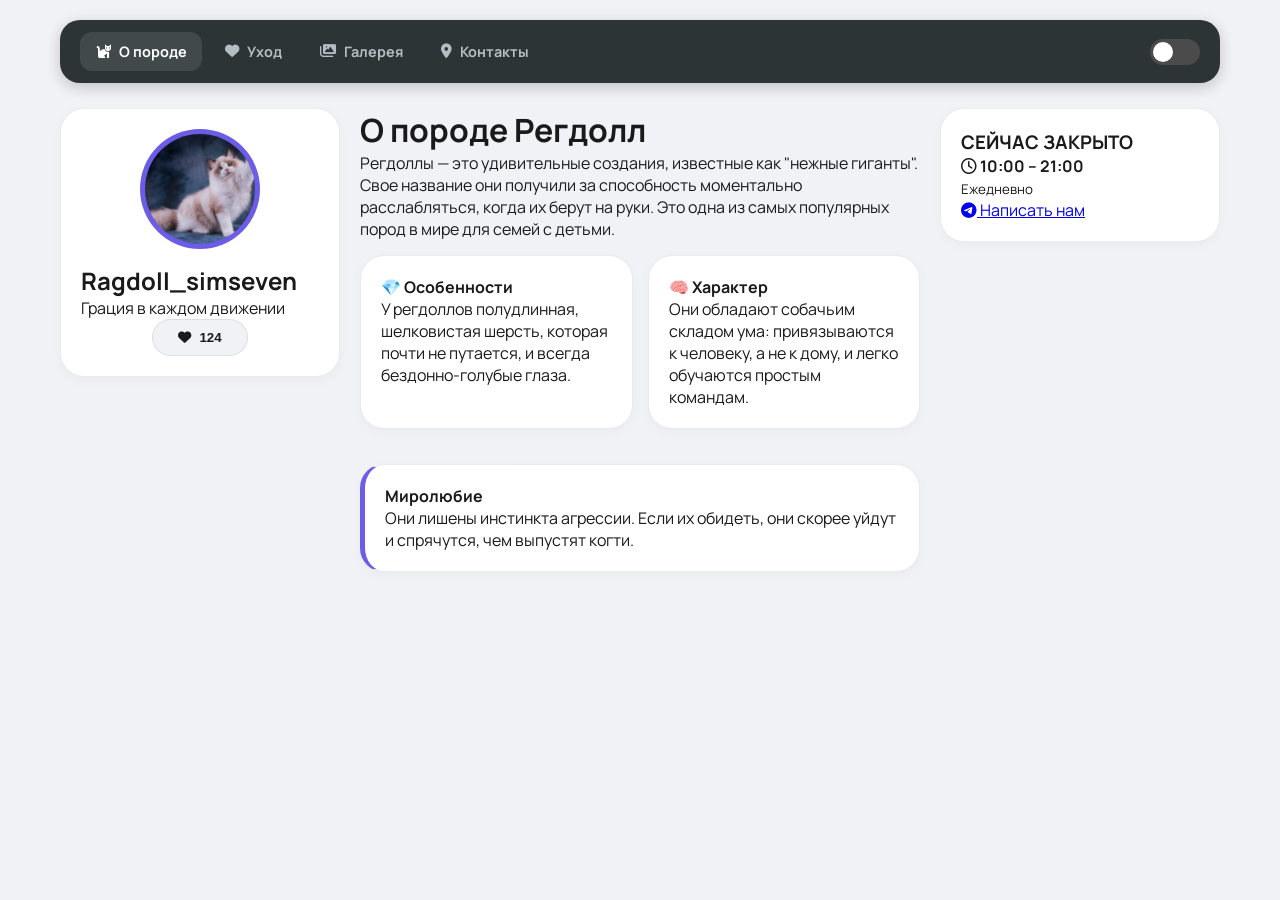
==== index.html @ 1e1b6e86 "Add files via upload" ====
<!DOCTYPE html>
<html lang="ru">
<head>
    <meta charset="UTF-8">
    <meta name="viewport" content="width=device-width, initial-scale=1.0, maximum-scale=1.0, user-scalable=no">
    <title>Ragdoll Universe | Premium</title>
    <link href="https://fonts.googleapis.com/css2?family=Manrope:wght@400;600;800&display=swap" rel="stylesheet">
    <link rel="stylesheet" href="https://cdnjs.cloudflare.com/ajax/libs/font-awesome/6.0.0/css/all.min.css">
    <link rel="stylesheet" href="style.css">
    <script src="script.js" defer></script>
</head>
<body>
    <div class="app-container">
        <nav class="top-nav">
            <div class="nav-content">
                <div class="nav-links">
                    <a href="#" class="nav-item active" id="nav-about"><i class="fas fa-cat"></i><span>О породе</span></a>
                    <a href="#" class="nav-item" id="nav-care"><i class="fas fa-heart"></i><span>Уход</span></a>
                    <a href="#" class="nav-item" id="nav-gallery"><i class="fas fa-images"></i><span>Галерея</span></a>
                    <a href="#" class="nav-item" id="nav-contacts"><i class="fas fa-map-marker-alt"></i><span>Контакты</span></a>
                </div>
                <div class="theme-toggle" id="theme-btn">
                    <div class="toggle-track"><div class="toggle-thumb"></div></div>
                </div>
            </div>
        </nav>

        <div class="bento-grid">
            <aside class="col-side">
    <div class="card profile-card">
        <div class="avatar-container">
            <img src="img/cat7.jpg" alt="Ragdoll Profile" class="avatar-img">
        </div>
        <h2>Ragdoll_simseven</h2>
        <p class="tagline">Грация в каждом движении</p>
        <div class="like-wrapper">
            <button class="like-btn" id="like-trigger">
                <i class="fas fa-heart"></i> <span id="like-count">124</span>
            </button>
        </div>
    </div>
    </aside>

            <main class="col-main" id="dynamic-content"></main>

            <aside class="col-side">
                <div class="card status-card">
                    <div class="status-header">
                        <span id="status-led" class="led"></span>
                        <h3 id="status-label">Загрузка...</h3>
                    </div>
                    <div class="work-time">
                        <i class="far fa-clock"></i> <b>10:00 – 21:00</b>
                        <p><small>Ежедневно</small></p>
                    </div>
                    <a href="https://t.me/ragdoll_kittens" class="tg-btn" target="_blank">
                        <i class="fab fa-telegram-plane"></i> Написать нам
                    </a>
                </div>
            </aside>
        </div>
    </div>

    <div id="photo-modal" class="modal">
        <span class="close-modal">&times;</span>
        <img class="modal-content" id="full-img">
    </div>
</body>
</html>
---- style.css ----
:root {
    --bg: #f0f2f5; --card: #ffffff; --text: #1a1a1a;
    --accent: #6c5ce7; --border: 1px solid rgba(0,0,0,0.08);
}

body.dark-mode {
    --bg: #0a0a0a; --card: #161616; --text: #eeeeee;
    --border: 1px solid rgba(255,255,255,0.1);
}

* { box-sizing: border-box; margin: 0; padding: 0; transition: 0.3s cubic-bezier(0.4, 0, 0.2, 1); }
body { background: var(--bg); color: var(--text); font-family: 'Manrope', sans-serif; overflow-x: hidden; }

.app-container { width: 100%; max-width: 1200px; margin: 0 auto; padding: 20px; }

/* Навигация */
.top-nav { background: #2d3436; padding: 12px 20px; border-radius: 20px; margin-bottom: 25px; box-shadow: 0 4px 15px rgba(0,0,0,0.2); }
.nav-content { display: flex; justify-content: space-between; align-items: center; }
.nav-links { display: flex; gap: 8px; }
.nav-item { color: #b2bec3; text-decoration: none; font-weight: 700; padding: 10px 15px; border-radius: 12px; display: flex; align-items: center; gap: 8px; font-size: 0.9rem; }
.nav-item.active { color: white; background: rgba(255,255,255,0.1); }

/* ПЕРЕКЛЮЧАТЕЛЬ ТЕМЫ */
.theme-toggle { cursor: pointer; user-select: none; }
.toggle-track { width: 50px; height: 26px; background: #4b4b4b; border-radius: 20px; position: relative; padding: 3px; }
.toggle-thumb { 
    position: absolute; width: 20px; height: 20px; background: white; border-radius: 50%; 
    left: 3px; display: flex; align-items: center; justify-content: center; font-size: 10px; color: #2d3436;
}
.toggle-thumb .fa-moon { display: none; }
body.dark-mode .toggle-track { background: var(--accent); }
body.dark-mode .toggle-thumb { left: 27px; color: var(--accent); }
body.dark-mode .toggle-thumb .fa-sun { display: none; }
body.dark-mode .toggle-thumb .fa-moon { display: block; }

/* Сетка и Карточки */
.bento-grid { display: grid; grid-template-columns: 280px 1fr 280px; gap: 20px; }
.card { background: var(--card); border-radius: 24px; padding: 20px; border: var(--border); margin-bottom: 20px; box-shadow: 0 4px 12px rgba(0,0,0,0.03); }

/* Лайк */
.like-btn { background: var(--bg); border: var(--border); padding: 10px 25px; border-radius: 25px; cursor: pointer; color: var(--text); font-weight: 800; display: flex; align-items: center; gap: 8px; margin: 0 auto; }
.like-btn.active { background: #ff4757; color: white; border-color: #ff4757; animation: heartBeat 0.3s ease-in-out; }

@keyframes heartBeat {
    0% { transform: scale(1); }
    50% { transform: scale(1.1); }
    100% { transform: scale(1); }
}

/* Контент */
.content-section { animation: fadeIn 0.5s ease; }
@keyframes fadeIn { from { opacity: 0; transform: translateY(10px); } to { opacity: 1; transform: translateY(0); } }
.info-grid { display: grid; grid-template-columns: 1fr 1fr; gap: 15px; margin-top: 15px; }

/* Карта */
.map-container { width: 100%; height: 350px; border-radius: 20px; overflow: hidden; margin-top: 20px; border: var(--border); }
.map-container iframe { width: 100%; height: 100%; border: 0; filter: grayscale(0.2); }

/* АДАПТАЦИЯ ПОД МОБИЛКИ */
@media (max-width: 1000px) {
    .bento-grid { grid-template-columns: 1fr; }
    .col-main { order: -1; }
}

@media (max-width: 600px) {
    .app-container { padding: 10px; }
    .nav-content { flex-direction: column; gap: 12px; }
    .nav-links { width: 100%; justify-content: space-between; gap: 2px; }
    .nav-item { flex-direction: column; font-size: 0.65rem; padding: 8px 4px; flex: 1; gap: 4px; }
    .nav-item i { font-size: 1.1rem; }
    .info-grid { grid-template-columns: 1fr; }
    .map-container { height: 250px; }
}

/* Добавь или замени эти стили в style.css */
.avatar-container {
    width: 120px;
    height: 120px;
    margin: 0 auto 15px;
    border-radius: 50%;
    padding: 5px;
    background: var(--accent);
    overflow: hidden; /* Обрезает картинку по кругу */
    display: flex;
    align-items: center;
    justify-content: center;
}

.avatar-img {
    width: 100%;
    height: 100%;
    object-fit: cover; /* Сохраняет пропорции лица котика */
    border-radius: 50%;
    background-color: #eee; /* Цвет-заглушка, пока фото грузится */
}

/* Для мобильных устройств чуть уменьшим размер */
@media (max-width: 600px) {
    .avatar-container {
        width: 100px;
        height: 100px;
    }
}

/* Добавь это в style.css */
.gallery-grid {
    display: grid;
    grid-template-columns: repeat(auto-fill, minmax(180px, 1fr));
    gap: 15px;
    margin-top: 20px;
}

.gallery-item {
    aspect-ratio: 1 / 1;
    border-radius: 15px;
    background-size: cover;
    background-position: center;
    background-color: #333;
    cursor: zoom-in;
    transition: transform 0.2s;
    border: var(--border);
}

.gallery-item:hover {
    transform: scale(1.03);
}

@media (max-width: 600px) {
    .gallery-grid {
        grid-template-columns: 1fr 1fr;
        gap: 10px;
    }
}

/* Фото Модалка */
.modal { display: none; position: fixed; z-index: 2000; top: 0; left: 0; width: 100%; height: 100%; background: rgba(0,0,0,0.9); align-items: center; justify-content: center; backdrop-filter: blur(8px); }
.modal.active { display: flex; }
.modal-content { max-width: 95%; max-height: 85%; border-radius: 15px; box-shadow: 0 0 30px rgba(0,0,0,0.5); }
.close-modal { position: absolute; top: 20px; right: 30px; color: white; font-size: 40px; cursor: pointer; }
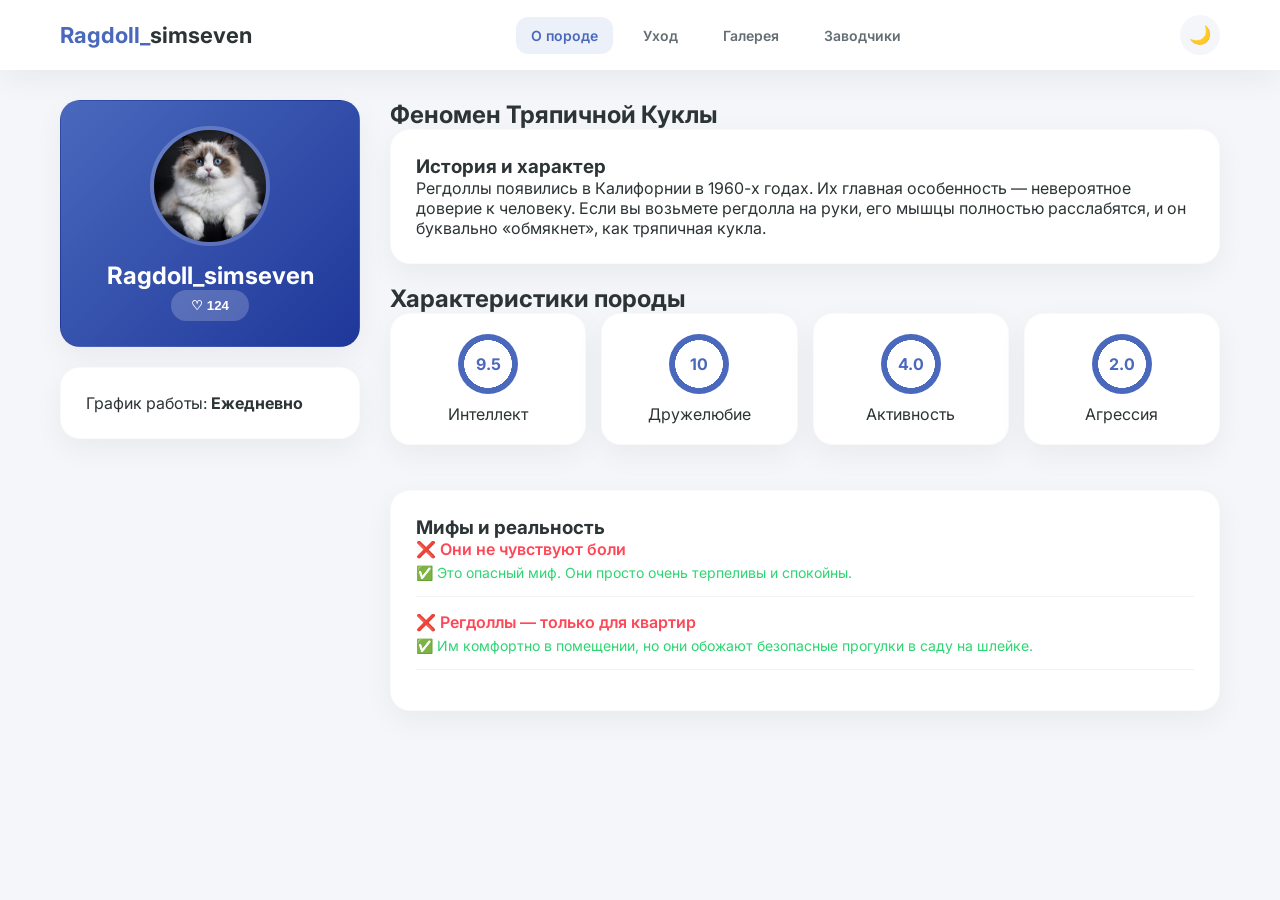
==== commit 051b5716: "Add files via upload" ====
--- a/index.html
+++ b/index.html
@@ -2,68 +2,200 @@
 <html lang="ru">
 <head>
     <meta charset="UTF-8">
-    <meta name="viewport" content="width=device-width, initial-scale=1.0, maximum-scale=1.0, user-scalable=no">
-    <title>Ragdoll Universe | Premium</title>
-    <link href="https://fonts.googleapis.com/css2?family=Manrope:wght@400;600;800&display=swap" rel="stylesheet">
-    <link rel="stylesheet" href="https://cdnjs.cloudflare.com/ajax/libs/font-awesome/6.0.0/css/all.min.css">
+    <meta name="viewport" content="width=device-width, initial-scale=1.0">
+    <title>Ragdoll_simseven | Путеводитель по породе</title>
+    <link rel="icon" href="data:image/svg+xml,<svg xmlns=%22http://www.w3.org/2000/svg%22 viewBox=%220 0 100 100%22><text y=%22.9em%22 font-size=%2290%22>🐈</text></svg>">
     <link rel="stylesheet" href="style.css">
-    <script src="script.js" defer></script>
+    <link href="https://fonts.googleapis.com/css2?family=Inter:wght@300;400;600;700&display=swap" rel="stylesheet">
 </head>
-<body>
-    <div class="app-container">
-        <nav class="top-nav">
-            <div class="nav-content">
-                <div class="nav-links">
-                    <a href="#" class="nav-item active" id="nav-about"><i class="fas fa-cat"></i><span>О породе</span></a>
-                    <a href="#" class="nav-item" id="nav-care"><i class="fas fa-heart"></i><span>Уход</span></a>
-                    <a href="#" class="nav-item" id="nav-gallery"><i class="fas fa-images"></i><span>Галерея</span></a>
-                    <a href="#" class="nav-item" id="nav-contacts"><i class="fas fa-map-marker-alt"></i><span>Контакты</span></a>
-                </div>
-                <div class="theme-toggle" id="theme-btn">
-                    <div class="toggle-track"><div class="toggle-thumb"></div></div>
-                </div>
-            </div>
+<body class="light-theme">
+
+    <header class="header">
+        <nav class="nav-container">
+            <div class="logo">Ragdoll_<span>simseven</span></div>
+            <button class="burger" id="burger">
+                <span></span><span></span><span></span>
+            </button>
+            <ul class="nav-menu" id="nav-menu">
+                <li><a href="#" class="nav-link active" data-target="about">О породе</a></li>
+                <li><a href="#" class="nav-link" data-target="care">Уход</a></li>
+                <li><a href="#" class="nav-link" data-target="gallery">Галерея</a></li>
+                <li><a href="#" class="nav-link" data-target="breeders">Заводчики</a></li>
+            </ul>
+            <button id="theme-toggle" class="theme-btn">🌙</button>
         </nav>
-
-        <div class="bento-grid">
-            <aside class="col-side">
-    <div class="card profile-card">
-        <div class="avatar-container">
-            <img src="img/cat7.jpg" alt="Ragdoll Profile" class="avatar-img">
+    </header>
+
+    <main class="main-layout">
+        <aside class="sidebar-left">
+            <div class="card profile-card">
+                <div class="profile-img-wrapper">
+                    <img src="img/cat1.jpg" alt="Ragdoll" class="profile-img">
+                </div>
+                <h2 class="profile-name">Ragdoll_simseven</h2>
+                <button class="like-button">
+                    <span class="heart">♡</span> <span id="like-count">124</span>
+                </button>
+            </div>
+            
+            <div class="card status-card">
+                <h3 class="status-title"></h3>
+                <div class="status-item-full">
+                <span class="status-label">График работы:</span>
+                <strong>Ежедневно</strong>
+    </div>
+</div>
+    </div>
+            </div>
+        </aside>
+
+        <section class="content-main">
+            
+            <div id="about" class="tab-content active">
+                <h1 class="page-title">Феномен Тряпичной Куклы</h1>
+                <div class="card about-main-card">
+                    <h3>История и характер</h3>
+                    <p>Регдоллы появились в Калифорнии в 1960-х годах. Их главная особенность — невероятное доверие к человеку. Если вы возьмете регдолла на руки, его мышцы полностью расслабятся, и он буквально «обмякнет», как тряпичная кукла.</p>
+                </div>
+
+                <h2 class="section-subtitle">Характеристики породы</h2>
+                <div class="stats-grid">
+                    <div class="card stat-box">
+                        <div class="stat-circle" style="--percent: 95">9.5</div>
+                        <p>Интеллект</p>
+                    </div>
+                    <div class="card stat-box">
+                        <div class="stat-circle" style="--percent: 100">10</div>
+                        <p>Дружелюбие</p>
+                    </div>
+                    <div class="card stat-box">
+                        <div class="stat-circle" style="--percent: 40">4.0</div>
+                        <p>Активность</p>
+                    </div>
+                    <div class="card stat-box">
+                        <div class="stat-circle" style="--percent: 20">2.0</div>
+                        <p>Агрессия</p>
+                    </div>
+                </div>
+
+                <div class="card facts-card">
+                    <h3>Мифы и реальность</h3>
+                    <div class="fact-row">
+                        <div class="fact-myth">❌ Они не чувствуют боли</div>
+                        <div class="fact-truth">✅ Это опасный миф. Они просто очень терпеливы и спокойны.</div>
+                    </div>
+                    <div class="fact-row">
+                        <div class="fact-myth">❌ Регдоллы — только для квартир</div>
+                        <div class="fact-truth">✅ Им комфортно в помещении, но они обожают безопасные прогулки в саду на шлейке.</div>
+                    </div>
+                </div>
+            </div>
+
+            <div id="care" class="tab-content">
+                <h1 class="page-title">Искусство ухода</h1>
+                
+                <div class="card care-detailed-card">
+                    <div class="care-header-main">
+                        <span class="care-icon-big">🥩</span>
+                        <div class="care-title-group">
+                            <h3>Рацион и Питание</h3>
+                            <p>Регдоллы растут до 4 лет, поэтому им нужна энергия.</p>
+                        </div>
+                    </div>
+                    <div class="care-body">
+                        <ul class="care-info-list">
+                            <li><strong>Тип корма:</strong> Только супер-премиум или холистик. Минимум зерновых.</li>
+                            <li><strong>Вода:</strong> Регдоллы любят проточную воду. Рекомендуется фонтанчик.</li>
+                        </ul>
+                    </div>
+                </div>
+
+                <div class="card care-detailed-card">
+                    <div class="care-header-main">
+                        <span class="care-icon-big">✂</span>
+                        <div class="care-title-group">
+                            <h3>Уход за шерстью</h3>
+                            <p>Шелковистая шубка без лишних хлопот.</p>
+                        </div>
+                    </div>
+                    <div class="care-body">
+                        <p>2-3 раза в неделю стальной расческой. У регдоллов нет подшерстка, поэтому шерсть почти не колтунится.</p>
+                    </div>
+                </div>
+
+                <div class="card care-detailed-card health-alert">
+                    <div class="care-header-main">
+                        <span class="care-icon-big">🩺</span>
+                        <div class="care-title-group">
+                            <h3>Здоровье</h3>
+                            <p>Важные медицинские аспекты.</p>
+                        </div>
+                    </div>
+                    <div class="care-body">
+                        <p>Обязательно делайте УЗИ сердца раз в год для профилактики ГКМП.</p>
+                    </div>
+                </div>
+            </div>
+
+            <div id="gallery" class="tab-content">
+                <h1 class="page-title">Галерея</h1>
+                <div class="gallery-masonry">
+                    <div class="gallery-item"><img src="img/cat2.jpg" alt="1"></div>
+                    <div class="gallery-item"><img src="img/cat3.jpg" alt="1"></div>
+                    <div class="gallery-item"><img src="img/cat4.jpg" alt="1"></div>
+                    <div class="gallery-item"><img src="img/cat5.jpg" alt="1"></div>
+                    <div class="gallery-item"><img src="img/cat6.jpg" alt="1"></div>
+                    <div class="gallery-item"><img src="img/cat7.jpg" alt="1"></div>
+                    <div class="gallery-item"><img src="img/cat8.jpg" alt="1"></div>
+                    <div class="gallery-item"><img src="img/cat9.jpg" alt="1"></div>
+                    <div class="gallery-item"><img src="img/cat10.jpg" alt="1"></div>
+                    <div class="gallery-item"><img src="img/cat11.jpg" alt="1"></div>
+                    <div class="gallery-item"><img src="img/cat12.jpg" alt="1"></div>
+                    <div class="gallery-item"><img src="img/cat13.jpg" alt="1"></div>
+                </div>
+            </div>
+
+            <div id="breeders" class="tab-content">
+    <h1 class="page-title">Связаться с нами</h1>
+    
+    <div class="card breeder-card-full">
+        <div class="map-container">
+            <iframe 
+                src="https://www.google.com/maps/embed?pb=!1m18!1m12!1m3!1d18797.123456789!2d27.7654321!3d53.943210!2m3!1f0!2f0!3f0!3m2!1i1024!2i768!4f13.1!3m3!1m2!1s0x46dbc4f964402657%3A0xc39958309f42720b!2z0JrQvtC70L7QtNC40YnQuA!5e0!3m2!1sru!2sby!4v1715000000000!5m2!1sru!2sby" 
+                width="100%" height="300" style="border:0; border-radius: 15px;" allowfullscreen="" loading="lazy">
+            </iframe>
         </div>
-        <h2>Ragdoll_simseven</h2>
-        <p class="tagline">Грация в каждом движении</p>
-        <div class="like-wrapper">
-            <button class="like-btn" id="like-trigger">
-                <i class="fas fa-heart"></i> <span id="like-count">124</span>
-            </button>
+
+        <div class="contact-info-grid">
+            <div class="contact-item">
+                <span class="icon">📞</span>
+                <div>
+                    <p class="label">Телефон</p>
+                    <a href="tel:+375291234567" class="value">+375 (29) 752-89-41</a>
+                </div>
+            </div>
+            
+
+        <div class="social-links-container">
+            <h4>Мы в соцсетях</h4>
+            <div class="social-grid">
+                <a href="https://www.instagram.com/simseven_ragdoll_new?igsh=NTc4MTIwNjQ2YQ==" class="social-btn instagram"><span>Instagram</span></a>
+                <a href="https://t.me/ragdoll_kittens" class="social-btn telegram"><span>Telegram</span></a>
+                <a href="https://www.tiktok.com/@tatsiana_prakhozhaya?_r=1&_t=ZS-95JAFcdRR4O" class="social-btn tiktok"><span>TikTok</span></a>
+                <a href="https://www.facebook.com/share/1Dh5wjhkw8/" class="social-btn facebook"><span>Facebook</span></a>
+            </div>
         </div>
     </div>
-    </aside>
-
-            <main class="col-main" id="dynamic-content"></main>
-
-            <aside class="col-side">
-                <div class="card status-card">
-                    <div class="status-header">
-                        <span id="status-led" class="led"></span>
-                        <h3 id="status-label">Загрузка...</h3>
-                    </div>
-                    <div class="work-time">
-                        <i class="far fa-clock"></i> <b>10:00 – 21:00</b>
-                        <p><small>Ежедневно</small></p>
-                    </div>
-                    <a href="https://t.me/ragdoll_kittens" class="tg-btn" target="_blank">
-                        <i class="fab fa-telegram-plane"></i> Написать нам
-                    </a>
-                </div>
-            </aside>
-        </div>
-    </div>
-
-    <div id="photo-modal" class="modal">
-        <span class="close-modal">&times;</span>
-        <img class="modal-content" id="full-img">
-    </div>
+</div>
+
+        </section>
+    </main>
+
+    <div id="lightbox" class="lightbox">
+        <span class="close-lightbox">&times;</span>
+        <img class="lightbox-img" id="lightbox-img">
+    </div>
+
+    <script src="script.js"></script>
 </body>
 </html>
--- a/style.css
+++ b/style.css
@@ -1,139 +1,165 @@
 :root {
-    --bg: #f0f2f5; --card: #ffffff; --text: #1a1a1a;
-    --accent: #6c5ce7; --border: 1px solid rgba(0,0,0,0.08);
+    --bg: #f5f6fa;
+    --card: #ffffff;
+    --text: #2d3436;
+    --text-soft: #636e72;
+    --accent: #4a69bd;
+    --header-bg: #ffffff;
+    --shadow: 0 10px 30px rgba(0,0,0,0.05);
+    --radius: 20px;
 }
 
-body.dark-mode {
-    --bg: #0a0a0a; --card: #161616; --text: #eeeeee;
-    --border: 1px solid rgba(255,255,255,0.1);
+body.dark-theme {
+    --bg: #121417;
+    --card: #1c1f26;
+    --text: #e1e1e1;
+    --text-soft: #a0aec0;
+    --header-bg: #1c1f26;
+    --shadow: 0 10px 30px rgba(0,0,0,0.3);
 }
 
-* { box-sizing: border-box; margin: 0; padding: 0; transition: 0.3s cubic-bezier(0.4, 0, 0.2, 1); }
-body { background: var(--bg); color: var(--text); font-family: 'Manrope', sans-serif; overflow-x: hidden; }
+* { box-sizing: border-box; margin: 0; padding: 0; transition: background 0.3s, color 0.3s; }
+body { font-family: 'Inter', sans-serif; background: var(--bg); color: var(--text); overflow-x: hidden; }
 
-.app-container { width: 100%; max-width: 1200px; margin: 0 auto; padding: 20px; }
+/* Header */
+.header { background: var(--header-bg); padding: 15px 0; position: sticky; top: 0; z-index: 1000; box-shadow: var(--shadow); }
+.nav-container { max-width: 1200px; margin: 0 auto; display: flex; justify-content: space-between; align-items: center; padding: 0 20px; }
+.logo { font-weight: 700; font-size: 22px; color: var(--accent); }
+.logo span { color: var(--text); }
 
-/* Навигация */
-.top-nav { background: #2d3436; padding: 12px 20px; border-radius: 20px; margin-bottom: 25px; box-shadow: 0 4px 15px rgba(0,0,0,0.2); }
-.nav-content { display: flex; justify-content: space-between; align-items: center; }
-.nav-links { display: flex; gap: 8px; }
-.nav-item { color: #b2bec3; text-decoration: none; font-weight: 700; padding: 10px 15px; border-radius: 12px; display: flex; align-items: center; gap: 8px; font-size: 0.9rem; }
-.nav-item.active { color: white; background: rgba(255,255,255,0.1); }
+.nav-menu { display: flex; list-style: none; gap: 15px; }
+.nav-menu a { text-decoration: none; color: var(--text-soft); font-size: 14px; font-weight: 600; padding: 10px 15px; border-radius: 12px; }
+.nav-menu a.active { color: var(--accent); background: rgba(74, 105, 189, 0.1); }
 
-/* ПЕРЕКЛЮЧАТЕЛЬ ТЕМЫ */
-.theme-toggle { cursor: pointer; user-select: none; }
-.toggle-track { width: 50px; height: 26px; background: #4b4b4b; border-radius: 20px; position: relative; padding: 3px; }
-.toggle-thumb { 
-    position: absolute; width: 20px; height: 20px; background: white; border-radius: 50%; 
-    left: 3px; display: flex; align-items: center; justify-content: center; font-size: 10px; color: #2d3436;
-}
-.toggle-thumb .fa-moon { display: none; }
-body.dark-mode .toggle-track { background: var(--accent); }
-body.dark-mode .toggle-thumb { left: 27px; color: var(--accent); }
-body.dark-mode .toggle-thumb .fa-sun { display: none; }
-body.dark-mode .toggle-thumb .fa-moon { display: block; }
+/* Layout */
+.main-layout { max-width: 1200px; margin: 30px auto; display: grid; grid-template-columns: 300px 1fr; gap: 30px; padding: 0 20px; }
+.card { background: var(--card); border-radius: var(--radius); padding: 25px; box-shadow: var(--shadow); margin-bottom: 20px; border: 1px solid rgba(0,0,0,0.02); }
 
-/* Сетка и Карточки */
-.bento-grid { display: grid; grid-template-columns: 280px 1fr 280px; gap: 20px; }
-.card { background: var(--card); border-radius: 24px; padding: 20px; border: var(--border); margin-bottom: 20px; box-shadow: 0 4px 12px rgba(0,0,0,0.03); }
+/* Profile */
+.profile-card { text-align: center; background: linear-gradient(135deg, #4a69bd, #1e3799); color: white; }
+.profile-img-wrapper { width: 120px; height: 120px; margin: 0 auto 15px; border-radius: 50%; overflow: hidden; border: 4px solid rgba(255,255,255,0.2); }
+.profile-img { width: 100%; height: 100%; object-fit: cover; }
+.like-button { background: rgba(255,255,255,0.2); border: none; color: white; padding: 8px 20px; border-radius: 20px; cursor: pointer; font-weight: bold; }
 
-/* Лайк */
-.like-btn { background: var(--bg); border: var(--border); padding: 10px 25px; border-radius: 25px; cursor: pointer; color: var(--text); font-weight: 800; display: flex; align-items: center; gap: 8px; margin: 0 auto; }
-.like-btn.active { background: #ff4757; color: white; border-color: #ff4757; animation: heartBeat 0.3s ease-in-out; }
+/* Tabs Logic */
+.tab-content { display: none; animation: fadeIn 0.4s ease; }
+.tab-content.active { display: block; }
+@keyframes fadeIn { from { opacity: 0; transform: translateY(10px); } to { opacity: 1; transform: translateY(0); } }
 
-@keyframes heartBeat {
-    0% { transform: scale(1); }
-    50% { transform: scale(1.1); }
-    100% { transform: scale(1); }
+/* Характеристики О породе */
+.stats-grid { display: grid; grid-template-columns: repeat(4, 1fr); gap: 15px; margin-bottom: 25px; }
+.stat-box { text-align: center; padding: 20px 10px; }
+.stat-circle { 
+    width: 60px; height: 60px; margin: 0 auto 10px; border-radius: 50%; 
+    display: flex; align-items: center; justify-content: center; 
+    font-weight: 700; color: var(--accent);
+    background: radial-gradient(closest-side, var(--card) 79%, transparent 80% 100%), conic-gradient(var(--accent) calc(var(--percent) * 10%), #edf2f7 0);
 }
 
-/* Контент */
-.content-section { animation: fadeIn 0.5s ease; }
-@keyframes fadeIn { from { opacity: 0; transform: translateY(10px); } to { opacity: 1; transform: translateY(0); } }
-.info-grid { display: grid; grid-template-columns: 1fr 1fr; gap: 15px; margin-top: 15px; }
+/* Мифы */
+.fact-row { margin-bottom: 15px; padding-bottom: 15px; border-bottom: 1px solid rgba(0,0,0,0.05); }
+.fact-myth { color: #ff4757; font-weight: 600; margin-bottom: 5px; }
+.fact-truth { color: #2ed573; font-size: 14px; }
 
-/* Карта */
-.map-container { width: 100%; height: 350px; border-radius: 20px; overflow: hidden; margin-top: 20px; border: var(--border); }
-.map-container iframe { width: 100%; height: 100%; border: 0; filter: grayscale(0.2); }
+/* Уход блоки */
+.care-detailed-card { border-left: 5px solid var(--accent); }
+.care-header-main { display: flex; align-items: center; gap: 15px; margin-bottom: 15px; }
+.care-icon-big { font-size: 30px; background: var(--bg); padding: 10px; border-radius: 12px; }
+.health-alert { border-left-color: #ff4757; }
 
-/* АДАПТАЦИЯ ПОД МОБИЛКИ */
-@media (max-width: 1000px) {
-    .bento-grid { grid-template-columns: 1fr; }
-    .col-main { order: -1; }
+/* Галерея */
+.gallery-masonry { display: grid; grid-template-columns: repeat(auto-fill, minmax(180px, 1fr)); gap: 15px; }
+.gallery-item img { width: 100%; border-radius: 15px; cursor: pointer; transition: 0.3s; display: block; }
+.gallery-item img:hover { transform: scale(1.03); }
+
+/* Burger & Mobile */
+.burger { display: none; flex-direction: column; gap: 5px; background: none; border: none; cursor: pointer; }
+.burger span { width: 25px; height: 3px; background: var(--text); border-radius: 2px; }
+
+@media (max-width: 900px) {
+    .main-layout { grid-template-columns: 1fr; }
+    .burger { display: flex; }
+    .nav-menu {
+        position: fixed; top: 70px; left: -100%; width: 100%; height: auto;
+        background: var(--header-bg); flex-direction: column; padding: 40px 0;
+        transition: 0.4s; box-shadow: 0 10px 20px rgba(0,0,0,0.1);
+    }
+    .nav-menu.active { left: 0; }
+    .stats-grid { grid-template-columns: 1fr 1fr; }
 }
 
-@media (max-width: 600px) {
-    .app-container { padding: 10px; }
-    .nav-content { flex-direction: column; gap: 12px; }
-    .nav-links { width: 100%; justify-content: space-between; gap: 2px; }
-    .nav-item { flex-direction: column; font-size: 0.65rem; padding: 8px 4px; flex: 1; gap: 4px; }
-    .nav-item i { font-size: 1.1rem; }
-    .info-grid { grid-template-columns: 1fr; }
-    .map-container { height: 250px; }
+/* Lightbox */
+.lightbox { display: none; position: fixed; top: 0; left: 0; width: 100%; height: 100%; background: rgba(0,0,0,0.9); z-index: 2000; justify-content: center; align-items: center; }
+.lightbox.active { display: flex; }
+.lightbox-img { max-width: 90%; max-height: 85%; border-radius: 10px; }
+.close-lightbox { position: absolute; top: 20px; right: 30px; color: white; font-size: 40px; cursor: pointer; }
+
+.map-box { background: #cbd5e0; height: 180px; border-radius: 15px; display: flex; align-items: center; justify-content: center; font-weight: bold; color: white; }
+.theme-btn { background: var(--bg); border: none; font-size: 18px; cursor: pointer; width: 40px; height: 40px; border-radius: 50%; display: flex; align-items: center; justify-content: center; }
+
+/* Вкладка Заводчики */
+.breeder-card-full {
+    display: flex;
+    flex-direction: column;
+    gap: 25px;
 }
 
-/* Добавь или замени эти стили в style.css */
-.avatar-container {
-    width: 120px;
-    height: 120px;
-    margin: 0 auto 15px;
-    border-radius: 50%;
-    padding: 5px;
-    background: var(--accent);
-    overflow: hidden; /* Обрезает картинку по кругу */
+.contact-info-grid {
+    display: grid;
+    grid-template-columns: 1fr 1fr;
+    gap: 20px;
+    background: var(--bg);
+    padding: 20px;
+    border-radius: 15px;
+}
+
+.contact-item {
+    display: flex;
+    align-items: center;
+    gap: 15px;
+}
+
+.contact-item .icon { font-size: 24px; }
+.contact-item .label { font-size: 12px; color: var(--text-soft); margin-bottom: 2px; }
+.contact-item .value { 
+    font-weight: 700; 
+    text-decoration: none; 
+    color: var(--text); 
+    transition: 0.2s;
+}
+.contact-item .value:hover { color: var(--accent); }
+
+/* Соцсети */
+.social-links-container h4 { margin-bottom: 15px; font-size: 16px; }
+.social-grid {
+    display: grid;
+    grid-template-columns: repeat(auto-fit, minmax(140px, 1fr));
+    gap: 10px;
+}
+
+.social-btn {
     display: flex;
     align-items: center;
     justify-content: center;
+    padding: 12px;
+    border-radius: 12px;
+    text-decoration: none;
+    color: white;
+    font-weight: 600;
+    font-size: 14px;
+    transition: transform 0.2s, opacity 0.2s;
 }
 
-.avatar-img {
-    width: 100%;
-    height: 100%;
-    object-fit: cover; /* Сохраняет пропорции лица котика */
-    border-radius: 50%;
-    background-color: #eee; /* Цвет-заглушка, пока фото грузится */
-}
+.social-btn:hover { transform: translateY(-3px); opacity: 0.9; }
 
-/* Для мобильных устройств чуть уменьшим размер */
+/* Цвета брендов */
+.instagram { background: linear-gradient(45deg, #f09433, #e6683c, #dc2743, #cc2366, #bc1888); }
+.telegram { background: #0088cc; }
+.tiktok { background: #000000; }
+.facebook { background: #1877f2; }
+
+/* Адаптация */
 @media (max-width: 600px) {
-    .avatar-container {
-        width: 100px;
-        height: 100px;
-    }
-}
-
-/* Добавь это в style.css */
-.gallery-grid {
-    display: grid;
-    grid-template-columns: repeat(auto-fill, minmax(180px, 1fr));
-    gap: 15px;
-    margin-top: 20px;
-}
-
-.gallery-item {
-    aspect-ratio: 1 / 1;
-    border-radius: 15px;
-    background-size: cover;
-    background-position: center;
-    background-color: #333;
-    cursor: zoom-in;
-    transition: transform 0.2s;
-    border: var(--border);
-}
-
-.gallery-item:hover {
-    transform: scale(1.03);
-}
-
-@media (max-width: 600px) {
-    .gallery-grid {
-        grid-template-columns: 1fr 1fr;
-        gap: 10px;
-    }
-}
-
-/* Фото Модалка */
-.modal { display: none; position: fixed; z-index: 2000; top: 0; left: 0; width: 100%; height: 100%; background: rgba(0,0,0,0.9); align-items: center; justify-content: center; backdrop-filter: blur(8px); }
-.modal.active { display: flex; }
-.modal-content { max-width: 95%; max-height: 85%; border-radius: 15px; box-shadow: 0 0 30px rgba(0,0,0,0.5); }
-.close-modal { position: absolute; top: 20px; right: 30px; color: white; font-size: 40px; cursor: pointer; }+    .contact-info-grid { grid-template-columns: 1fr; }
+    .social-grid { grid-template-columns: 1fr 1fr; }
+}
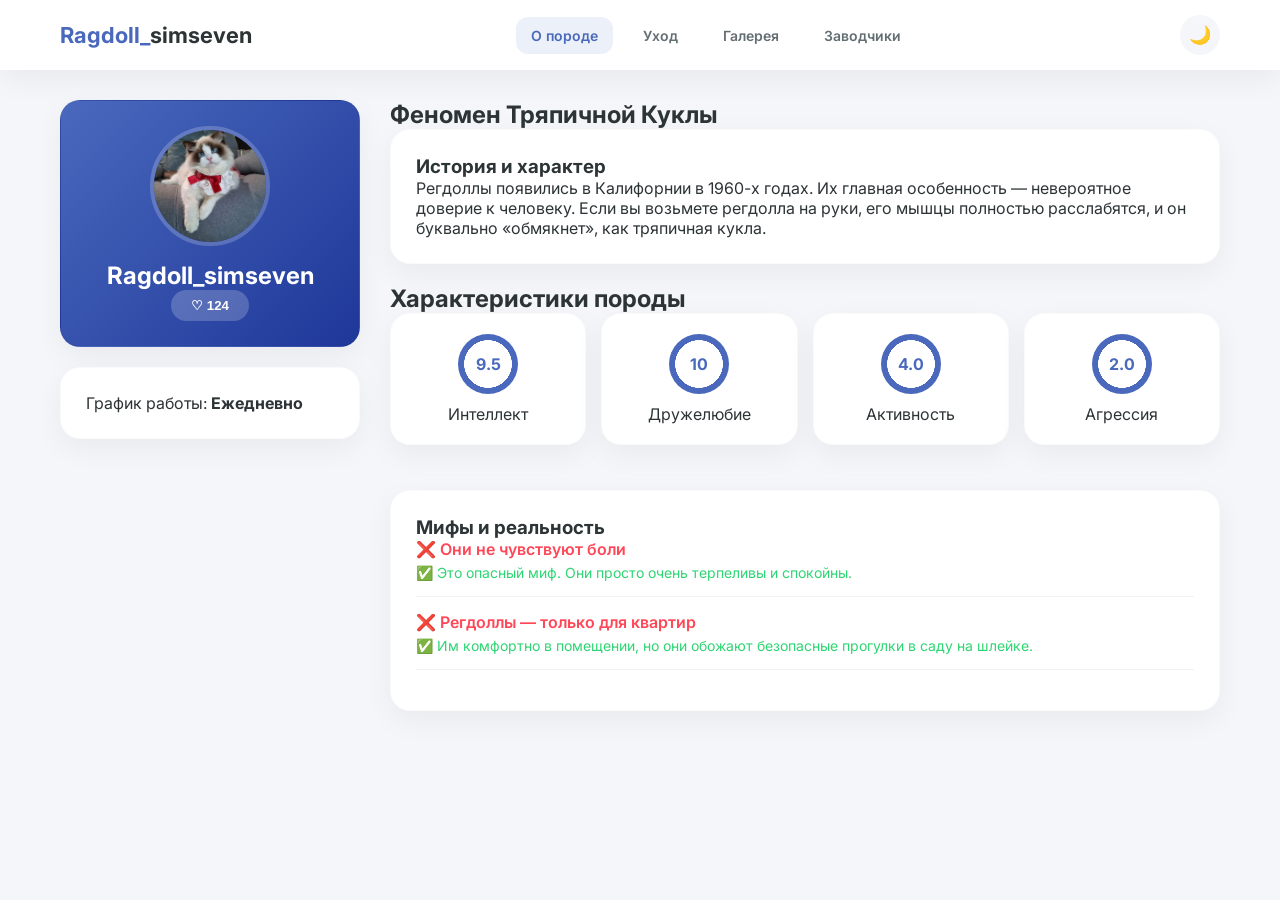
==== commit 6322e685: "Update index.html" ====
--- a/index.html
+++ b/index.html
@@ -3,8 +3,19 @@
 <head>
     <meta charset="UTF-8">
     <meta name="viewport" content="width=device-width, initial-scale=1.0">
-    <title>Ragdoll_simseven | Путеводитель по породе</title>
+    
+    <title>Рэгдолл Минск Ragdoll | Питомник и гид по породе Регдолл в Колодищах</title>
+    <meta name="description" content="Информационный портал о кошках породы Регдолл в Колодищах. Уход, питание, советы экспертов и лучшие котята от заводчиков.">
+    <meta name="keywords" content="регдолл, котята регдолл колодищи, купить регдолла минск, уход за регдоллом, питомник кошек колодищи, ragdoll elite">
+    <meta name="author" content="Ragdoll Elite">
+    <meta name="robots" content="index, follow">
+
+    <meta property="og:title" content="Ragdoll Elite — Твой гид по самой ласковой породе">
+    <meta property="og:description" content="Узнай всё о характере, уходе и жизни регдоллов в нашем портале.">
+    <meta property="og:image" content="https://твой-сайт.рф/favicon.png"> <meta property="og:type" content="website">
+
     <link rel="icon" href="data:image/svg+xml,<svg xmlns=%22http://www.w3.org/2000/svg%22 viewBox=%220 0 100 100%22><text y=%22.9em%22 font-size=%2290%22>🐈</text></svg>">
+    
     <link rel="stylesheet" href="style.css">
     <link href="https://fonts.googleapis.com/css2?family=Inter:wght@300;400;600;700&display=swap" rel="stylesheet">
 </head>
@@ -152,6 +163,15 @@
                     <div class="gallery-item"><img src="img/cat11.jpg" alt="1"></div>
                     <div class="gallery-item"><img src="img/cat12.jpg" alt="1"></div>
                     <div class="gallery-item"><img src="img/cat13.jpg" alt="1"></div>
+                    <div class="gallery-item"><img src="img/cat14.jpg" alt="1"></div>
+                    <div class="gallery-item"><img src="img/cat15.jpg" alt="1"></div>
+                    <div class="gallery-item"><img src="img/cat16.jpg" alt="1"></div>
+                    <div class="gallery-item"><img src="img/cat17.jpg" alt="1"></div>
+                    <div class="gallery-item"><img src="img/cat18.jpg" alt="1"></div>
+                    <div class="gallery-item"><img src="img/cat19.jpg" alt="1"></div>
+                    <div class="gallery-item"><img src="img/cat20.jpg" alt="1"></div>
+                    <div class="gallery-item"><img src="img/cat21.jpg" alt="1"></div>
+                    <div class="gallery-item"><img src="img/cat22.jpg" alt="1"></div>
                 </div>
             </div>
 
@@ -198,4 +218,4 @@
 
     <script src="script.js"></script>
 </body>
-</html>+</html>
